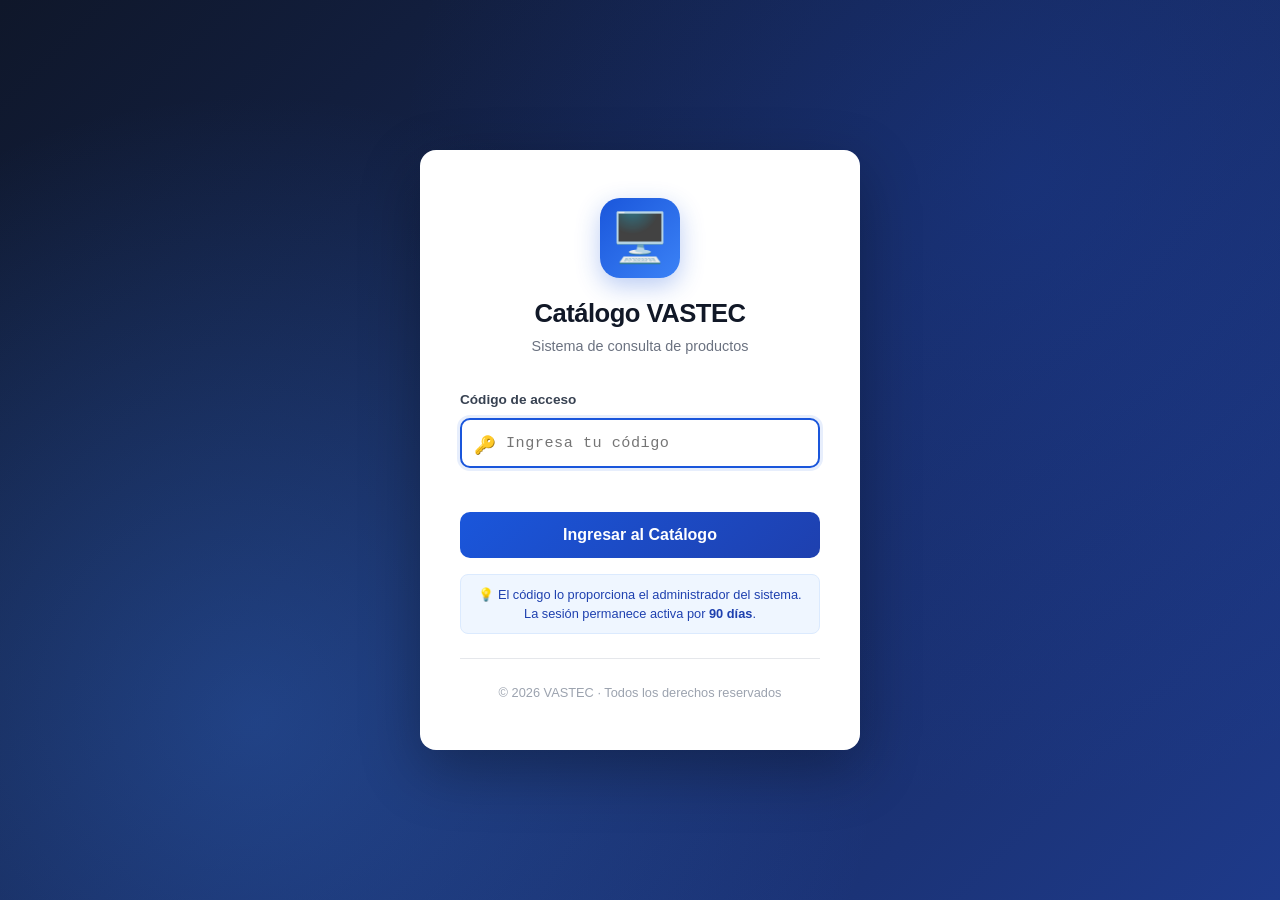
==== index.html @ 037dd5f9 "Version inicial del catalogo VASTEC" ====
<!DOCTYPE html>
<html lang="es">
<head>
  <meta charset="UTF-8">
  <meta name="viewport" content="width=device-width, initial-scale=1.0">
  <meta name="description" content="Catálogo VASTEC - Acceso autorizado">
  <meta name="robots" content="noindex, nofollow">
  <title>Acceso | Catálogo VASTEC</title>
  <link rel="stylesheet" href="css/styles.css">
  <style>
    /* Estilos específicos del login */
    body {
      background: linear-gradient(135deg, #1e3a8a 0%, #1a56db 50%, #3b82f6 100%);
      min-height: 100vh;
    }
    
    .login-container {
      min-height: 100vh;
      display: flex;
      align-items: center;
      justify-content: center;
      padding: 20px;
      background: 
        radial-gradient(circle at 20% 80%, rgba(59, 130, 246, 0.3) 0%, transparent 50%),
        radial-gradient(circle at 80% 20%, rgba(29, 78, 216, 0.2) 0%, transparent 50%),
        linear-gradient(135deg, #0f172a 0%, #1e3a8a 100%);
    }
    
    .login-box {
      background: white;
      border-radius: 16px;
      padding: 48px 40px;
      width: 100%;
      max-width: 440px;
      box-shadow: 0 20px 60px rgba(0, 0, 0, 0.3);
      animation: slideUp 0.4s ease-out;
    }
    
    @keyframes slideUp {
      from { opacity: 0; transform: translateY(20px); }
      to { opacity: 1; transform: translateY(0); }
    }
    
    .login-logo {
      text-align: center;
      margin-bottom: 32px;
    }
    
    .login-logo .icon {
      font-size: 3rem;
      display: inline-block;
      background: linear-gradient(135deg, #1a56db, #3b82f6);
      width: 80px;
      height: 80px;
      line-height: 80px;
      border-radius: 20px;
      margin-bottom: 16px;
      box-shadow: 0 8px 24px rgba(26, 86, 219, 0.3);
    }
    
    .login-logo h1 {
      font-size: 1.6rem;
      color: #111827;
      margin: 0;
      font-weight: 800;
      letter-spacing: -0.5px;
    }
    
    .login-logo .subtitle {
      color: #6b7280;
      font-size: 0.9rem;
      margin-top: 4px;
      font-weight: 500;
    }
    
    .login-form .input-group {
      margin-bottom: 20px;
      position: relative;
    }
    
    .login-form label {
      display: block;
      font-size: 0.85rem;
      font-weight: 600;
      color: #374151;
      margin-bottom: 8px;
    }
    
    .login-form input {
      width: 100%;
      padding: 14px 16px 14px 44px;
      border: 2px solid #e5e7eb;
      border-radius: 10px;
      font-size: 0.95rem;
      font-family: 'Courier New', monospace;
      letter-spacing: 0.5px;
      transition: all 0.2s;
      background: #f9fafb;
    }
    
    .login-form input:focus {
      outline: none;
      border-color: #1a56db;
      background: white;
      box-shadow: 0 0 0 3px rgba(26, 86, 219, 0.1);
    }
    
    .login-form .input-icon {
      position: absolute;
      left: 14px;
      top: 42px;
      font-size: 1.1rem;
      color: #9ca3af;
      pointer-events: none;
    }
    
    .login-form .btn-primary {
      width: 100%;
      padding: 14px;
      font-size: 1rem;
      font-weight: 700;
      background: linear-gradient(135deg, #1a56db, #1e40af);
      border: none;
      border-radius: 10px;
      color: white;
      cursor: pointer;
      transition: all 0.2s;
      margin-top: 8px;
    }
    
    .login-form .btn-primary:hover {
      transform: translateY(-1px);
      box-shadow: 0 6px 20px rgba(26, 86, 219, 0.4);
    }
    
    .login-form .btn-primary:active {
      transform: translateY(0);
    }
    
    .login-form .btn-primary:disabled {
      opacity: 0.6;
      cursor: not-allowed;
      transform: none;
    }
    
    .error-message {
      background: #fee2e2;
      border: 1px solid #fecaca;
      color: #991b1b;
      padding: 12px 16px;
      border-radius: 8px;
      font-size: 0.85rem;
      margin-bottom: 16px;
      display: none;
      align-items: center;
      gap: 8px;
      animation: shake 0.4s;
    }
    
    .error-message.show {
      display: flex;
    }
    
    @keyframes shake {
      0%, 100% { transform: translateX(0); }
      25% { transform: translateX(-8px); }
      75% { transform: translateX(8px); }
    }
    
    .success-message {
      background: #d1fae5;
      border: 1px solid #a7f3d0;
      color: #065f46;
      padding: 12px 16px;
      border-radius: 8px;
      font-size: 0.85rem;
      margin-bottom: 16px;
      display: none;
      align-items: center;
      gap: 8px;
    }
    
    .success-message.show {
      display: flex;
    }
    
    .login-footer {
      text-align: center;
      margin-top: 24px;
      padding-top: 24px;
      border-top: 1px solid #e5e7eb;
      font-size: 0.8rem;
      color: #9ca3af;
    }
    
    .login-footer a {
      color: #1a56db;
      text-decoration: none;
    }
    
    .login-help {
      background: #eff6ff;
      border: 1px solid #dbeafe;
      color: #1e40af;
      padding: 10px 14px;
      border-radius: 8px;
      font-size: 0.8rem;
      margin-top: 16px;
      text-align: center;
      line-height: 1.5;
    }
    
    .login-help strong {
      font-weight: 700;
    }
    
    /* Responsive */
    @media (max-width: 480px) {
      .login-box {
        padding: 32px 24px;
      }
      
      .login-logo .icon {
        width: 64px;
        height: 64px;
        line-height: 64px;
        font-size: 2.2rem;
      }
      
      .login-logo h1 {
        font-size: 1.3rem;
      }
    }
    
    /* Loader */
    .loader {
      display: inline-block;
      width: 16px;
      height: 16px;
      border: 2px solid rgba(255,255,255,0.3);
      border-radius: 50%;
      border-top-color: white;
      animation: spin 0.8s linear infinite;
      margin-right: 8px;
      vertical-align: middle;
    }
    
    @keyframes spin {
      to { transform: rotate(360deg); }
    }
  </style>
</head>
<body>
  <div class="login-container">
    <div class="login-box">
      <!-- LOGO -->
      <div class="login-logo">
        <div class="icon">🖥️</div>
        <h1>Catálogo VASTEC</h1>
        <div class="subtitle">Sistema de consulta de productos</div>
      </div>

      <!-- MENSAJES -->
      <div class="error-message" id="login-error">
        <span>⚠️</span>
        <span id="error-text">Código inválido. Contacta al administrador.</span>
      </div>
      
      <div class="success-message" id="login-success">
        <span>✅</span>
        <span>Acceso verificado. Redirigiendo...</span>
      </div>

      <!-- FORMULARIO -->
      <form class="login-form" id="login-form" onsubmit="return false;">
        <div class="input-group">
          <label for="access-code">Código de acceso</label>
          <span class="input-icon">🔑</span>
          <input 
            type="password" 
            id="access-code" 
            placeholder="Ingresa tu código"
            autocomplete="off"
            autofocus
            required
          >
        </div>
        
        <button type="submit" class="btn-primary" id="btn-login">
          Ingresar al Catálogo
        </button>
      </form>

      <!-- AYUDA -->
      <div class="login-help">
        💡 El código lo proporciona el administrador del sistema.<br>
        La sesión permanece activa por <strong>90 días</strong>.
      </div>

      <!-- FOOTER -->
      <div class="login-footer">
        © 2026 VASTEC · Todos los derechos reservados
      </div>
    </div>
  </div>

  <!-- SCRIPTS -->
  <script src="js/crypto.js"></script>
  <script src="js/auth.js"></script>
  <script>
    // ============================================
    // LÓGICA DE LOGIN CON PROTECCIÓN ANTIBUCLE
    // ============================================
    
    const ERROR_DELAY = 3000; // ms para ocultar mensaje de error
    
    // 1. Verificar sesión existente ANTES de mostrar nada
    (function checkExistingSession() {
      const session = getSession();
      if (session) {
        // Ya hay sesión válida → redirigir con replace() para evitar bucle
        window.location.replace('catalogo.html');
      }
    })();
    
    // 2. Elementos del DOM
    const form = document.getElementById('login-form');
    const input = document.getElementById('access-code');
    const btn = document.getElementById('btn-login');
    const errorBox = document.getElementById('login-error');
    const errorText = document.getElementById('error-text');
    const successBox = document.getElementById('login-success');
    
    // 3. Manejar envío del formulario
    form.addEventListener('submit', async (e) => {
      e.preventDefault();
      await doLogin();
    });
    
    // 4. Función principal de login
    async function doLogin() {
      const code = input.value.trim();
      
      // Validación básica
      if (!code) {
        showError('Por favor ingresa tu código de acceso.');
        input.focus();
        return;
      }
      
      // Deshabilitar botón y mostrar loader
      setLoading(true);
      hideMessages();
      
      try {
        // Intentar validar código
        const session = await validateCode(code);
        
        if (session) {
          // ✅ Login exitoso
          successBox.classList.add('show');
          
          // Pequeño delay para mostrar feedback antes de redirigir
          setTimeout(() => {
            window.location.replace('catalogo.html');
          }, 400);
          
        } else {
          // ❌ Código inválido
          showError('Código inválido. Verifica e intenta nuevamente.');
          input.value = '';
          input.focus();
          setLoading(false);
        }
        
      } catch (error) {
        // ⚠️ Error de red u otro
        console.error('Error en login:', error);
        showError('Error de conexión. Verifica tu conexión a internet.');
        setLoading(false);
      }
    }
    
    // 5. Funciones auxiliares
    function showError(message) {
      errorText.textContent = message;
      errorBox.classList.add('show');
      successBox.classList.remove('show');
      
      // Auto-ocultar después de unos segundos
      setTimeout(() => {
        errorBox.classList.remove('show');
      }, ERROR_DELAY);
    }
    
    function hideMessages() {
      errorBox.classList.remove('show');
      successBox.classList.remove('show');
    }
    
    function setLoading(isLoading) {
      btn.disabled = isLoading;
      if (isLoading) {
        btn.innerHTML = '<span class="loader"></span>Verificando...';
      } else {
        btn.textContent = 'Ingresar al Catálogo';
      }
    }
    
    // 6. Ocultar error al escribir
    input.addEventListener('input', () => {
      if (errorBox.classList.contains('show')) {
        hideMessages();
      }
    });
    
    // 7. Prevenir pegar espacios
    input.addEventListener('paste', (e) => {
      setTimeout(() => {
        input.value = input.value.trim();
      }, 0);
    });
  </script>
</body>
</html>
---- css/styles.css ----
:root {
  --primary: #1a56db;
  --primary-light: #e8f0fe;
  --secondary: #374151;
  --success: #059669;
  --danger: #dc2626;
  --warning: #d97706;
  --bg: #f3f4f6;
  --card-bg: #ffffff;
  --text: #1f2937;
  --text-light: #6b7280;
  --border: #e5e7eb;
  --shadow: 0 1px 3px rgba(0,0,0,0.1);
  --shadow-lg: 0 4px 12px rgba(0,0,0,0.15);
  --radius: 12px;
}

* { margin: 0; padding: 0; box-sizing: border-box; }

body {
  font-family: -apple-system, BlinkMacSystemFont, 'Segoe UI', Roboto, sans-serif;
  background: var(--bg);
  color: var(--text);
  line-height: 1.5;
}

/* === LOGIN === */
.login-container {
  min-height: 100vh;
  display: flex;
  align-items: center;
  justify-content: center;
  padding: 20px;
  background: linear-gradient(135deg, #667eea 0%, #764ba2 100%);
}

.login-box {
  background: white;
  border-radius: var(--radius);
  padding: 40px;
  width: 100%;
  max-width: 400px;
  box-shadow: var(--shadow-lg);
}

.login-box h1 {
  font-size: 1.5rem;
  margin-bottom: 8px;
  text-align: center;
}

.login-box p {
  color: var(--text-light);
  text-align: center;
  margin-bottom: 24px;
  font-size: 0.9rem;
}

.login-box input {
  width: 100%;
  padding: 12px 16px;
  border: 2px solid var(--border);
  border-radius: 8px;
  font-size: 1rem;
  margin-bottom: 16px;
  transition: border-color 0.2s;
}

.login-box input:focus {
  outline: none;
  border-color: var(--primary);
}

.btn {
  display: inline-flex;
  align-items: center;
  justify-content: center;
  gap: 8px;
  padding: 12px 24px;
  border: none;
  border-radius: 8px;
  font-size: 0.95rem;
  font-weight: 600;
  cursor: pointer;
  transition: all 0.2s;
}

.btn-primary {
  background: var(--primary);
  color: white;
  width: 100%;
}

.btn-primary:hover { background: #1e40af; }

.btn-success { background: var(--success); color: white; }
.btn-danger { background: var(--danger); color: white; }
.btn-outline {
  background: transparent;
  border: 2px solid var(--border);
  color: var(--text);
}
.btn-outline:hover { border-color: var(--primary); color: var(--primary); }

.btn-sm { padding: 8px 16px; font-size: 0.85rem; }

/* === HEADER === */
.header {
  background: white;
  border-bottom: 1px solid var(--border);
  padding: 12px 20px;
  position: sticky;
  top: 0;
  z-index: 100;
  box-shadow: var(--shadow);
}

.header-content {
  max-width: 1400px;
  margin: 0 auto;
  display: flex;
  align-items: center;
  justify-content: space-between;
  gap: 16px;
}

.header-title {
  font-size: 1.1rem;
  font-weight: 700;
  color: var(--primary);
}

.header-actions {
  display: flex;
  align-items: center;
  gap: 8px;
}

/* === SEARCH === */
.search-box {
  flex: 1;
  max-width: 400px;
  position: relative;
}

.search-box input {
  width: 100%;
  padding: 10px 16px 10px 40px;
  border: 2px solid var(--border);
  border-radius: 24px;
  font-size: 0.9rem;
}

.search-box input:focus {
  outline: none;
  border-color: var(--primary);
}

.search-box::before {
  content: "🔍";
  position: absolute;
  left: 14px;
  top: 50%;
  transform: translateY(-50%);
  font-size: 0.85rem;
}

/* === FILTERS === */
.filters-bar {
  background: white;
  border-bottom: 1px solid var(--border);
  padding: 12px 20px;
}

.filters-content {
  max-width: 1400px;
  margin: 0 auto;
}

.filters-row {
  display: flex;
  gap: 8px;
  flex-wrap: wrap;
  align-items: center;
}

.filter-group {
  position: relative;
}

.filter-select {
  padding: 8px 32px 8px 12px;
  border: 1px solid var(--border);
  border-radius: 8px;
  font-size: 0.85rem;
  background: white;
  cursor: pointer;
  appearance: none;
  background-image: url("data:image/svg+xml,%3Csvg xmlns='http://www.w3.org/2000/svg' width='12' height='12' viewBox='0 0 12 12'%3E%3Cpath fill='%236b7280' d='M6 8L1 3h10z'/%3E%3C/svg%3E");
  background-repeat: no-repeat;
  background-position: right 10px center;
}

.filter-select:focus {
  outline: none;
  border-color: var(--primary);
}

.filter-select.active {
  border-color: var(--primary);
  background-color: var(--primary-light);
}

.filters-toggle {
  padding: 8px 16px;
  border: 1px dashed var(--border);
  border-radius: 8px;
  background: transparent;
  color: var(--text-light);
  font-size: 0.85rem;
  cursor: pointer;
}

.filters-toggle:hover {
  border-color: var(--primary);
  color: var(--primary);
}

.filters-advanced {
  display: none;
  margin-top: 12px;
  padding-top: 12px;
  border-top: 1px solid var(--border);
}

.filters-advanced.show { display: flex; flex-wrap: wrap; gap: 8px; }

/* === RESULTS === */
.results-container {
  max-width: 1400px;
  margin: 0 auto;
  padding: 20px;
}

.results-header {
  display: flex;
  align-items: center;
  justify-content: space-between;
  margin-bottom: 16px;
  flex-wrap: wrap;
  gap: 12px;
}

.results-count {
  font-size: 0.9rem;
  color: var(--text-light);
}

.results-count strong { color: var(--text); }

.sort-controls {
  display: flex;
  align-items: center;
  gap: 8px;
}

.sort-controls select {
  padding: 6px 12px;
  border: 1px solid var(--border);
  border-radius: 6px;
  font-size: 0.85rem;
}

/* === CARDS === */
.cards-grid {
  display: grid;
  grid-template-columns: repeat(auto-fill, minmax(320px, 1fr));
  gap: 16px;
}

.product-card {
  background: var(--card-bg);
  border-radius: var(--radius);
  border: 1px solid var(--border);
  padding: 20px;
  transition: all 0.2s;
  position: relative;
}

.product-card:hover {
  box-shadow: var(--shadow-lg);
  transform: translateY(-2px);
}

.product-card.selected {
  border-color: var(--primary);
  background: var(--primary-light);
}

.card-header {
  display: flex;
  justify-content: space-between;
  align-items: flex-start;
  margin-bottom: 12px;
}

.card-category {
  font-size: 0.7rem;
  text-transform: uppercase;
  letter-spacing: 0.5px;
  color: var(--primary);
  background: var(--primary-light);
  padding: 3px 8px;
  border-radius: 4px;
  font-weight: 600;
}

.card-select {
  width: 20px;
  height: 20px;
  cursor: pointer;
  accent-color: var(--primary);
}

.card-title {
  font-size: 1.05rem;
  font-weight: 700;
  margin-bottom: 4px;
}

.card-model {
  font-size: 0.85rem;
  color: var(--text-light);
  margin-bottom: 12px;
}

.card-specs {
  display: grid;
  grid-template-columns: 1fr 1fr;
  gap: 6px;
  margin-bottom: 12px;
}

.spec-item {
  font-size: 0.8rem;
  display: flex;
  align-items: center;
  gap: 4px;
}

.spec-item .spec-icon { font-size: 0.75rem; }
.spec-item .spec-label { color: var(--text-light); }
.spec-item .spec-value { font-weight: 500; }

.card-footer {
  display: flex;
  align-items: center;
  justify-content: space-between;
  padding-top: 12px;
  border-top: 1px solid var(--border);
}

.card-price {
  font-size: 1.3rem;
  font-weight: 800;
  color: var(--success);
}

.card-actions {
  display: flex;
  gap: 6px;
}

.card-actions button {
  padding: 6px 10px;
  border: 1px solid var(--border);
  border-radius: 6px;
  background: white;
  cursor: pointer;
  font-size: 0.8rem;
  transition: all 0.2s;
}

.card-actions button:hover {
  background: var(--primary);
  color: white;
  border-color: var(--primary);
}

/* === SELECTION BAR === */
.selection-bar {
  position: fixed;
  bottom: 0;
  left: 0;
  right: 0;
  background: var(--secondary);
  color: white;
  padding: 12px 20px;
  display: none;
  align-items: center;
  justify-content: space-between;
  z-index: 200;
  box-shadow: 0 -2px 10px rgba(0,0,0,0.2);
}

.selection-bar.show { display: flex; }

.selection-info { font-size: 0.9rem; }
.selection-actions { display: flex; gap: 8px; }

/* === MODAL === */
.modal-overlay {
  position: fixed;
  inset: 0;
  background: rgba(0,0,0,0.5);
  display: none;
  align-items: center;
  justify-content: center;
  z-index: 300;
  padding: 20px;
}

.modal-overlay.show { display: flex; }

.modal {
  background: white;
  border-radius: var(--radius);
  width: 100%;
  max-width: 600px;
  max-height: 80vh;
  overflow-y: auto;
  padding: 24px;
}

.modal-header {
  display: flex;
  justify-content: space-between;
  align-items: center;
  margin-bottom: 16px;
}

.modal-close {
  background: none;
  border: none;
  font-size: 1.5rem;
  cursor: pointer;
  color: var(--text-light);
}

/* === RESPONSIVE === */
@media (max-width: 768px) {
  .cards-grid {
    grid-template-columns: 1fr;
  }

  .header-content {
    flex-wrap: wrap;
  }

  .search-box {
    order: 3;
    max-width: 100%;
    width: 100%;
    margin-top: 8px;
  }

  .filters-row {
    overflow-x: auto;
    flex-wrap: nowrap;
    padding-bottom: 8px;
  }

  .filter-select {
    white-space: nowrap;
    min-width: fit-content;
  }

  .results-header {
    flex-direction: column;
    align-items: flex-start;
  }

  .card-specs {
    grid-template-columns: 1fr;
  }
}

/* === TOAST === */
.toast {
  position: fixed;
  top: 20px;
  right: 20px;
  background: var(--secondary);
  color: white;
  padding: 12px 20px;
  border-radius: 8px;
  font-size: 0.9rem;
  z-index: 400;
  transform: translateX(120%);
  transition: transform 0.3s;
}

.toast.show { transform: translateX(0); }

/* === EMPTY STATE === */
.empty-state {
  text-align: center;
  padding: 60px 20px;
  color: var(--text-light);
}

.empty-state .icon { font-size: 3rem; margin-bottom: 12px; }
.empty-state h3 { margin-bottom: 8px; color: var(--text); }

/* === PRICE RANGE === */
.price-range {
  display: flex;
  align-items: center;
  gap: 8px;
}

.price-range input {
  width: 80px;
  padding: 6px 8px;
  border: 1px solid var(--border);
  border-radius: 6px;
  font-size: 0.85rem;
}
/* === OPTIMIZACIÓN DE RENDIMIENTO === */
.product-card {
  content-visibility: auto;
  contain-intrinsic-size: 280px;
}

/* Animación de entrada para cards */
@keyframes fadeInCard {
  from { opacity: 0; transform: translateY(10px); }
  to { opacity: 1; transform: translateY(0); }
}

.product-card {
  animation: fadeInCard 0.3s ease-out;
}

/* Spinner */
.spinner {
  display: inline-block;
  width: 32px;
  height: 32px;
  border: 3px solid #e5e7eb;
  border-top-color: #1a56db;
  border-radius: 50%;
  animation: spin 0.8s linear infinite;
}
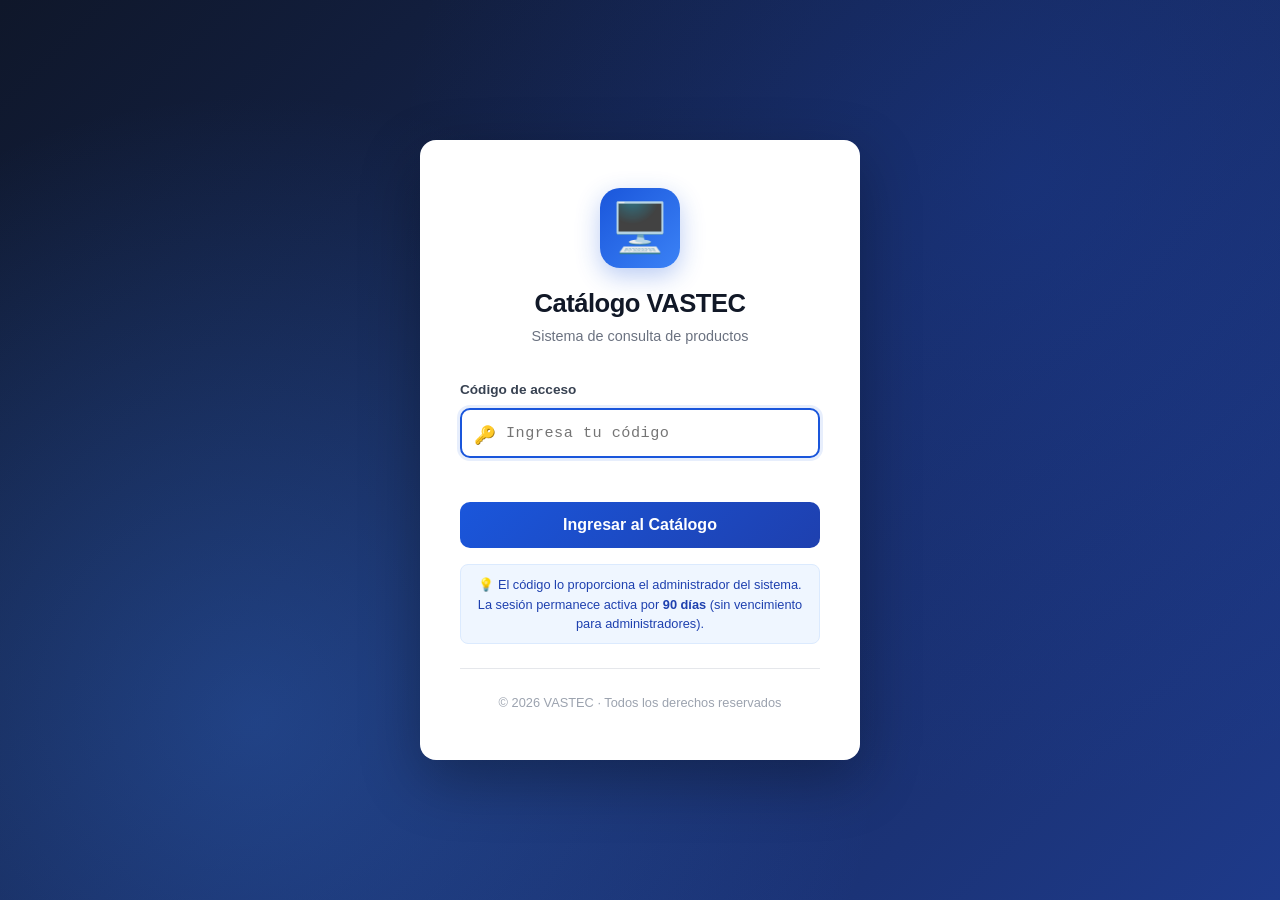
==== commit ba00e0ac: "Agregar codigo Guest, sesion de admin sin vencimiento, fix codigo maestro" ====
--- a/index.html
+++ b/index.html
@@ -294,7 +294,8 @@
       <!-- AYUDA -->
       <div class="login-help">
         💡 El código lo proporciona el administrador del sistema.<br>
-        La sesión permanece activa por <strong>90 días</strong>.
+        La sesión permanece activa por <strong>90 días</strong>
+        (sin vencimiento para administradores).
       </div>
 
       <!-- FOOTER -->
--- a/css/styles.css
+++ b/css/styles.css
@@ -184,33 +184,6 @@
   align-items: center;
 }
 
-.filter-group {
-  position: relative;
-}
-
-.filter-select {
-  padding: 8px 32px 8px 12px;
-  border: 1px solid var(--border);
-  border-radius: 8px;
-  font-size: 0.85rem;
-  background: white;
-  cursor: pointer;
-  appearance: none;
-  background-image: url("data:image/svg+xml,%3Csvg xmlns='http://www.w3.org/2000/svg' width='12' height='12' viewBox='0 0 12 12'%3E%3Cpath fill='%236b7280' d='M6 8L1 3h10z'/%3E%3C/svg%3E");
-  background-repeat: no-repeat;
-  background-position: right 10px center;
-}
-
-.filter-select:focus {
-  outline: none;
-  border-color: var(--primary);
-}
-
-.filter-select.active {
-  border-color: var(--primary);
-  background-color: var(--primary-light);
-}
-
 .filters-toggle {
   padding: 8px 16px;
   border: 1px dashed var(--border);
@@ -226,6 +199,22 @@
   color: var(--primary);
 }
 
+.btn-clear-filters {
+  padding: 8px 16px;
+  border: 1px solid var(--danger);
+  border-radius: 8px;
+  background: transparent;
+  color: var(--danger);
+  font-size: 0.85rem;
+  cursor: pointer;
+  white-space: nowrap;
+}
+
+.btn-clear-filters:hover {
+  background: var(--danger);
+  color: white;
+}
+
 .filters-advanced {
   display: none;
   margin-top: 12px;
@@ -233,7 +222,272 @@
   border-top: 1px solid var(--border);
 }
 
-.filters-advanced.show { display: flex; flex-wrap: wrap; gap: 8px; }
+.filters-advanced.show { display: flex; flex-wrap: wrap; gap: 16px; }
+
+/* === FILTER DROPDOWN (selección múltiple) === */
+.filter-dropdown {
+  position: relative;
+}
+
+.filter-dropdown-btn {
+  display: inline-flex;
+  align-items: center;
+  gap: 6px;
+  padding: 10px 16px;
+  border: 1px solid var(--border);
+  border-radius: 8px;
+  font-size: 0.9rem;
+  background: white;
+  color: var(--text);
+  cursor: pointer;
+  white-space: nowrap;
+  min-height: 44px;
+}
+
+.filter-dropdown-btn::after {
+  content: '▾';
+  font-size: 0.7rem;
+  color: var(--text-light);
+  margin-left: 2px;
+}
+
+.filter-dropdown-btn:hover,
+.filter-dropdown-btn.open {
+  border-color: var(--primary);
+}
+
+.filter-dropdown-btn.active {
+  border-color: var(--primary);
+  background: var(--primary-light);
+  color: var(--primary);
+}
+
+.filter-count {
+  display: none;
+  align-items: center;
+  justify-content: center;
+  min-width: 18px;
+  height: 18px;
+  padding: 0 5px;
+  border-radius: 999px;
+  background: var(--primary);
+  color: white;
+  font-size: 0.7rem;
+  font-weight: 700;
+}
+
+.filter-dropdown-panel {
+  display: none;
+  position: absolute;
+  top: calc(100% + 6px);
+  left: 0;
+  z-index: 250;
+  width: max(240px, min(320px, 90vw));
+  background: white;
+  border: 1px solid var(--border);
+  border-radius: 10px;
+  box-shadow: var(--shadow-lg);
+  overflow: hidden;
+}
+
+.filter-dropdown-panel.show { display: block; }
+
+.filter-panel-header {
+  display: flex;
+  align-items: center;
+  justify-content: space-between;
+  padding: 10px 14px;
+  border-bottom: 1px solid var(--border);
+  font-size: 0.85rem;
+  font-weight: 600;
+}
+
+.filter-panel-close {
+  border: none;
+  background: none;
+  color: var(--text-light);
+  cursor: pointer;
+  font-size: 0.9rem;
+  padding: 2px 6px;
+}
+
+.filter-search-wrap {
+  padding: 8px 10px;
+  border-bottom: 1px solid var(--border);
+}
+
+.filter-search-input {
+  width: 100%;
+  padding: 8px 10px;
+  border: 1px solid var(--border);
+  border-radius: 6px;
+  font-size: 0.85rem;
+  font-family: inherit;
+}
+
+.filter-search-input:focus {
+  outline: 2px solid var(--primary);
+  outline-offset: 1px;
+  border-color: var(--primary);
+}
+
+.filter-search-empty {
+  padding: 14px 10px;
+  font-size: 0.85rem;
+  color: var(--text-light);
+  text-align: center;
+}
+
+.filter-panel-list {
+  max-height: 260px;
+  overflow-y: auto;
+  padding: 6px;
+}
+
+.filter-checkbox-item {
+  display: flex;
+  align-items: center;
+  gap: 12px;
+  padding: 10px 10px;
+  border-radius: 6px;
+  font-size: 0.9rem;
+  cursor: pointer;
+  min-height: 44px;
+}
+
+.filter-checkbox-item:hover {
+  background: var(--bg);
+}
+
+.filter-checkbox-item input {
+  accent-color: var(--primary);
+  width: 20px;
+  height: 20px;
+  flex-shrink: 0;
+}
+
+.filter-option-label {
+  flex: 1;
+  overflow: hidden;
+  text-overflow: ellipsis;
+  white-space: nowrap;
+}
+
+.filter-option-count {
+  flex-shrink: 0;
+  font-size: 0.8rem;
+  color: var(--text-light);
+}
+
+.filter-checkbox-item.disabled {
+  opacity: 0.6;
+  cursor: not-allowed;
+}
+
+.filter-checkbox-item.disabled .filter-option-label {
+  text-decoration: line-through;
+  text-decoration-color: var(--text-light);
+}
+
+.filter-checkbox-item.disabled:hover {
+  background: none;
+}
+
+.filter-panel-footer {
+  padding: 8px 14px;
+  border-top: 1px solid var(--border);
+  text-align: right;
+}
+
+.filter-panel-clear {
+  border: none;
+  background: none;
+  color: var(--primary);
+  font-size: 0.8rem;
+  cursor: pointer;
+  font-weight: 600;
+}
+
+.filter-panel-clear:hover { text-decoration: underline; }
+
+.filter-empty {
+  padding: 16px;
+  font-size: 0.85rem;
+  color: var(--text-light);
+  text-align: center;
+}
+
+/* === PILL FILTERS (LAN/WLAN/HDMI/VGA/Óptica: 3 estados) === */
+.pill-filter {
+  display: flex;
+  align-items: center;
+  gap: 6px;
+}
+
+.pill-filter-label {
+  font-size: 0.85rem;
+  color: var(--text-light);
+  margin-right: 2px;
+}
+
+.pill-btn {
+  padding: 8px 14px;
+  border: 1px solid var(--border);
+  border-radius: 999px;
+  background: white;
+  color: var(--text);
+  font-size: 0.85rem;
+  cursor: pointer;
+  min-height: 40px;
+}
+
+.pill-btn:hover { border-color: var(--primary); }
+
+.pill-btn.active {
+  background: var(--primary);
+  border-color: var(--primary);
+  color: white;
+}
+
+/* === CHIPS DE FILTROS ACTIVOS === */
+.active-filters-bar {
+  display: none;
+  flex-wrap: wrap;
+  gap: 8px;
+  margin-top: 12px;
+  padding-top: 12px;
+  border-top: 1px solid var(--border);
+}
+
+.filter-chip {
+  display: inline-flex;
+  align-items: center;
+  gap: 8px;
+  padding: 6px 8px 6px 14px;
+  border-radius: 999px;
+  background: var(--primary-light);
+  color: var(--primary);
+  font-size: 0.85rem;
+  font-weight: 500;
+}
+
+.filter-chip button {
+  border: none;
+  background: rgba(26, 86, 219, 0.15);
+  color: var(--primary);
+  width: 22px;
+  height: 22px;
+  border-radius: 50%;
+  cursor: pointer;
+  font-size: 0.75rem;
+  line-height: 1;
+  display: inline-flex;
+  align-items: center;
+  justify-content: center;
+  flex-shrink: 0;
+}
+
+.filter-chip button:hover { background: var(--primary); color: white; }
 
 /* === RESULTS === */
 .results-container {
@@ -257,6 +511,39 @@
 }
 
 .results-count strong { color: var(--text); }
+
+.select-all-label {
+  display: inline-flex;
+  align-items: center;
+  gap: 8px;
+  font-size: 0.9rem;
+  color: var(--text);
+  cursor: pointer;
+}
+
+.select-all-label input {
+  width: 18px;
+  height: 18px;
+  accent-color: var(--primary);
+  cursor: pointer;
+}
+
+.bulk-qty-control {
+  display: inline-flex;
+  align-items: center;
+  gap: 8px;
+  font-size: 0.85rem;
+  color: var(--text-light);
+}
+
+.bulk-qty-control input {
+  width: 60px;
+  padding: 6px 8px;
+  border: 1px solid var(--border);
+  border-radius: 6px;
+  font-size: 0.85rem;
+  text-align: center;
+}
 
 .sort-controls {
   display: flex;
@@ -315,11 +602,42 @@
   font-weight: 600;
 }
 
+/* Un color distinto por categoría (paleta sobria: cada uno pasa >=4.5:1 de
+   contraste sobre blanco). Clase asignada por getCategoryColorClass() en
+   render.js — si aparece una categoría nueva sin mapear, se queda con el
+   azul de .card-category de arriba. */
+.card-category-desktop        { color: #2c5f8a; background: rgba(44, 95, 138, 0.10); }
+.card-category-workstation    { color: #6b4a8a; background: rgba(107, 74, 138, 0.10); }
+.card-category-portatil       { color: #2f7266; background: rgba(47, 114, 102, 0.10); }
+.card-category-aio            { color: #966a2f; background: rgba(150, 106, 47, 0.10); }
+.card-category-monitor        { color: #55637a; background: rgba(85, 99, 122, 0.10); }
+.card-category-pantalla       { color: #8a3a52; background: rgba(138, 58, 82, 0.10); }
+
+.card-header-actions {
+  display: flex;
+  align-items: center;
+  gap: 8px;
+}
+
 .card-select {
   width: 20px;
   height: 20px;
   cursor: pointer;
   accent-color: var(--primary);
+}
+
+.card-qty {
+  display: none;
+  width: 52px;
+  padding: 4px 6px;
+  border: 1px solid var(--border);
+  border-radius: 6px;
+  font-size: 0.85rem;
+  text-align: center;
+}
+
+.product-card.selected .card-qty {
+  display: inline-block;
 }
 
 .card-title {
@@ -341,16 +659,36 @@
   margin-bottom: 12px;
 }
 
+.card-description {
+  font-size: 0.85rem;
+  color: var(--text);
+  line-height: 1.5;
+  margin-bottom: 12px;
+  padding: 10px;
+  background: var(--bg);
+  border-radius: 8px;
+}
+
 .spec-item {
-  font-size: 0.8rem;
-  display: flex;
-  align-items: center;
-  gap: 4px;
-}
-
-.spec-item .spec-icon { font-size: 0.75rem; }
-.spec-item .spec-label { color: var(--text-light); }
-.spec-item .spec-value { font-weight: 500; }
+  font-size: 0.74rem;
+  display: flex;
+  align-items: baseline;
+  gap: 5px;
+  overflow: hidden;
+}
+
+.spec-item .spec-label {
+  color: var(--text-light);
+  font-weight: 600;
+  flex-shrink: 0;
+}
+
+.spec-item .spec-value {
+  font-weight: 500;
+  overflow: hidden;
+  text-overflow: ellipsis;
+  white-space: nowrap;
+}
 
 .card-footer {
   display: flex;
@@ -360,9 +698,20 @@
   border-top: 1px solid var(--border);
 }
 
+.card-price-block {
+  display: flex;
+  flex-direction: column;
+}
+
+.card-price-label {
+  font-size: 0.7rem;
+  color: var(--text-light);
+  margin-bottom: 2px;
+}
+
 .card-price {
-  font-size: 1.3rem;
-  font-weight: 800;
+  font-size: 1rem;
+  font-weight: 600;
   color: var(--success);
 }
 
@@ -447,6 +796,110 @@
   color: var(--text-light);
 }
 
+/* === ENCUESTA OBLIGATORIA (overlay, sin botón de cerrar a propósito) === */
+.encuesta-gate-overlay {
+  position: fixed;
+  inset: 0;
+  background: rgba(17, 24, 39, 0.72);
+  display: none;
+  align-items: center;
+  justify-content: center;
+  z-index: 500;
+  padding: 20px;
+}
+
+.encuesta-gate-overlay.show { display: flex; }
+
+.encuesta-gate-modal {
+  background: var(--card-bg);
+  border-radius: var(--radius);
+  width: 100%;
+  max-width: 560px;
+  max-height: 88vh;
+  overflow-y: auto;
+  padding: 28px;
+  box-shadow: var(--shadow-lg);
+}
+
+.encuesta-gate-modal h2 { margin-bottom: 8px; }
+
+.encuesta-gate-descripcion {
+  color: var(--text-light);
+  font-size: 0.9rem;
+  margin-bottom: 8px;
+}
+
+.encuesta-gate-hint {
+  font-size: 0.8rem;
+  color: var(--warning);
+  background: #fef3c7;
+  border-radius: 8px;
+  padding: 8px 12px;
+  margin-bottom: 20px;
+}
+
+.encuesta-pregunta { margin-bottom: 18px; }
+
+.encuesta-pregunta-texto {
+  font-weight: 600;
+  font-size: 0.92rem;
+  margin-bottom: 8px;
+}
+
+.encuesta-input-texto {
+  width: 100%;
+  padding: 10px 12px;
+  border: 1px solid var(--border);
+  border-radius: 8px;
+  font-family: inherit;
+  font-size: 0.9rem;
+  resize: vertical;
+}
+
+.encuesta-opciones {
+  display: flex;
+  flex-direction: column;
+  gap: 8px;
+}
+
+.encuesta-opcion-item {
+  display: flex;
+  align-items: center;
+  gap: 8px;
+  font-size: 0.9rem;
+  cursor: pointer;
+}
+
+.encuesta-escala {
+  display: flex;
+  gap: 14px;
+}
+
+.encuesta-escala-item {
+  display: flex;
+  flex-direction: column;
+  align-items: center;
+  gap: 4px;
+  font-size: 0.85rem;
+  cursor: pointer;
+  color: var(--text-light);
+}
+
+.encuesta-gate-error {
+  color: var(--danger);
+  background: #fee2e2;
+  border-radius: 8px;
+  padding: 10px 14px;
+  font-size: 0.85rem;
+  margin-bottom: 14px;
+}
+
+.encuesta-gate-submit {
+  width: 100%;
+  padding: 12px;
+  font-size: 0.95rem;
+}
+
 /* === RESPONSIVE === */
 @media (max-width: 768px) {
   .cards-grid {
@@ -465,14 +918,108 @@
   }
 
   .filters-row {
-    overflow-x: auto;
-    flex-wrap: nowrap;
-    padding-bottom: 8px;
-  }
-
-  .filter-select {
-    white-space: nowrap;
-    min-width: fit-content;
+    flex-wrap: wrap;
+  }
+
+  .filter-dropdown {
+    flex: 1 1 100%;
+  }
+
+  .filter-dropdown-btn {
+    width: 100%;
+    justify-content: space-between;
+    font-size: 1rem;
+    padding: 13px 16px;
+  }
+
+  .filter-count {
+    min-width: 24px;
+    height: 24px;
+    font-size: 0.8rem;
+  }
+
+  .filter-dropdown-panel {
+    left: 0;
+    right: 0;
+    width: auto;
+  }
+
+  .filter-panel-header {
+    padding: 14px 16px;
+    font-size: 0.95rem;
+  }
+
+  .filter-panel-close {
+    font-size: 1.2rem;
+    padding: 6px 10px;
+  }
+
+  .filter-panel-list {
+    max-height: 45vh;
+  }
+
+  .filter-checkbox-item {
+    font-size: 1rem;
+    padding: 13px 10px;
+  }
+
+  .filter-checkbox-item input {
+    width: 22px;
+    height: 22px;
+  }
+
+  .filter-panel-clear {
+    font-size: 0.9rem;
+    padding: 6px 4px;
+  }
+
+  .price-range,
+  .filters-toggle,
+  .btn-clear-filters {
+    flex: 1 1 100%;
+    justify-content: center;
+    font-size: 0.95rem;
+    padding: 12px;
+  }
+
+  .pill-filter {
+    flex: 1 1 100%;
+    justify-content: space-between;
+  }
+
+  .pill-filter-label {
+    font-size: 0.9rem;
+  }
+
+  .pill-btn {
+    flex: 1;
+    font-size: 0.9rem;
+    padding: 10px 8px;
+  }
+
+  .filter-chip {
+    font-size: 0.9rem;
+    padding: 8px 10px 8px 16px;
+  }
+
+  .filter-chip button {
+    width: 26px;
+    height: 26px;
+    font-size: 0.85rem;
+  }
+
+  .select-all-label {
+    font-size: 0.95rem;
+  }
+
+  .bulk-qty-control {
+    font-size: 0.9rem;
+  }
+
+  .bulk-qty-control input {
+    width: 70px;
+    padding: 8px;
+    font-size: 0.95rem;
   }
 
   .results-header {
@@ -482,6 +1029,21 @@
 
   .card-specs {
     grid-template-columns: 1fr;
+  }
+
+  .spec-item {
+    font-size: 0.8rem;
+  }
+
+  .card-qty {
+    width: 60px;
+    padding: 8px 6px;
+    font-size: 0.95rem;
+  }
+
+  .card-select {
+    width: 24px;
+    height: 24px;
   }
 }
 
@@ -526,6 +1088,20 @@
   border-radius: 6px;
   font-size: 0.85rem;
 }
+
+/* Reafirma el ajuste móvil de .price-range input: esta regla debe ir
+   después de la base de arriba para ganar en la cascada (misma
+   especificidad, gana la declarada más tarde). */
+@media (max-width: 768px) {
+  .price-range input {
+    flex: 1;
+    min-width: 0;
+    width: auto;
+    font-size: 0.95rem;
+    padding: 10px 8px;
+  }
+}
+
 /* === OPTIMIZACIÓN DE RENDIMIENTO === */
 .product-card {
   content-visibility: auto;
